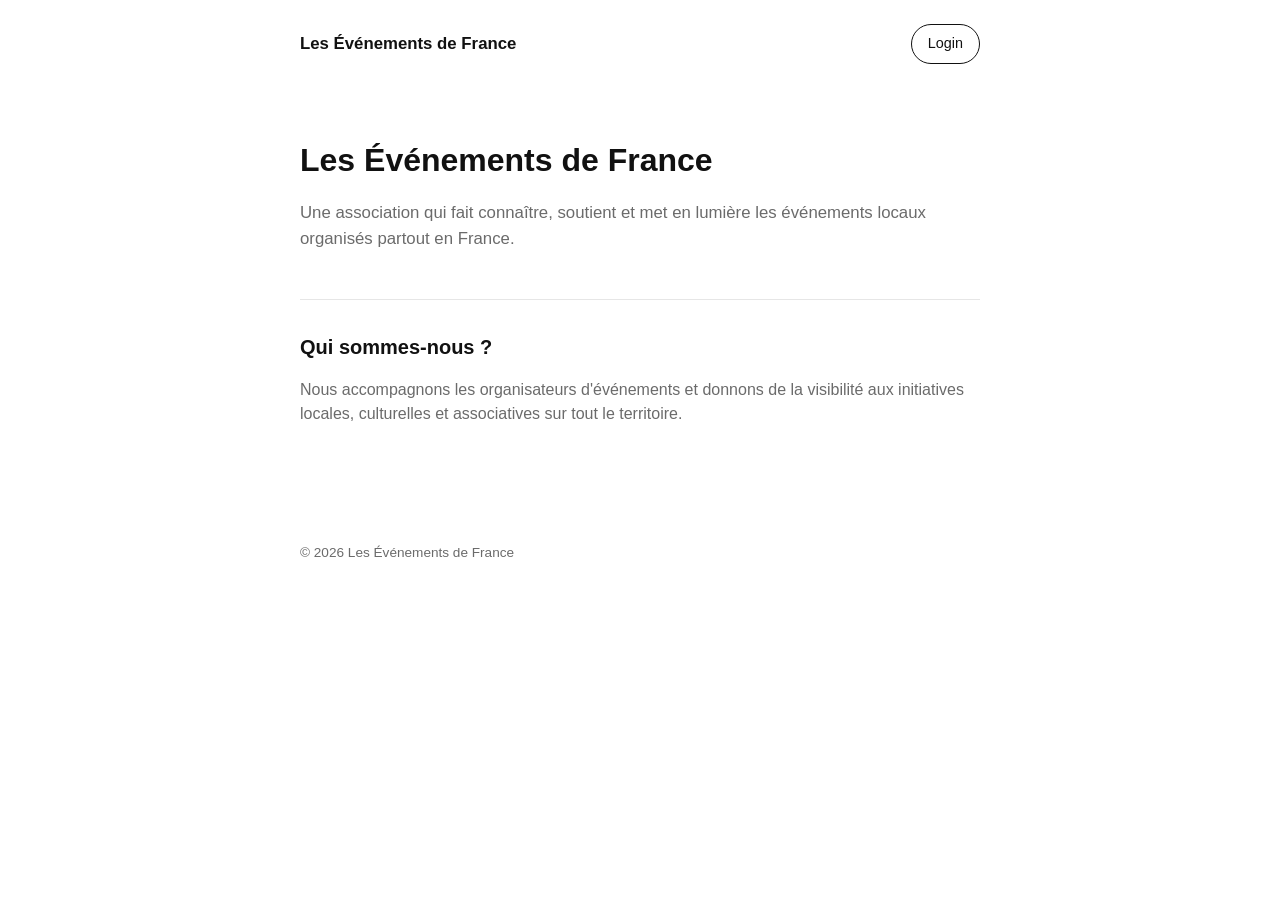
==== index.html @ 9c97f230 "Fix lint: uppercase DOCTYPE Co-Authored-By: Claude Sonnet 5 <noreply@anthropic.com>" ====
<!DOCTYPE html>
<html lang="fr">
<head>
  <meta charset="UTF-8">
  <meta name="viewport" content="width=device-width, initial-scale=1">
  <title>Les Événements de France</title>
  <meta name="description" content="Les Événements de France — association dédiée à la valorisation des événements locaux partout en France.">
  <link rel="icon" href="favicon.svg" type="image/svg+xml">
  <link rel="stylesheet" href="styles.css">
</head>
<body>
  <header class="site-header">
    <span class="wordmark">Les Événements de France</span>

    <a class="login-btn" href="https://dashboard.lesevenementsdefrance.fr">Login</a>
  </header>

  <main>
    <section class="hero">
      <h1>Les Événements de France</h1>
      <p>
        Une association qui fait connaître, soutient et met en lumière les événements
        locaux organisés partout en France.
      </p>
    </section>

    <section class="about">
      <h2>Qui sommes-nous ?</h2>
      <p>
        Nous accompagnons les organisateurs d'événements et donnons de la visibilité
        aux initiatives locales, culturelles et associatives sur tout le territoire.
      </p>
    </section>
  </main>

  <footer class="site-footer">
    <p>&copy; <span id="year"></span> Les Événements de France</p>
  </footer>

  <script src="app.js"></script>
</body>
</html>
---- styles.css ----
:root {
  --ink: #111111;
  --paper: #ffffff;
  --muted: #6b6b6b;
  --line: #e6e6e6;
  --max-width: 720px;
}

* {
  box-sizing: border-box;
}

html, body {
  margin: 0;
  padding: 0;
}

body {
  font-family: -apple-system, BlinkMacSystemFont, "Segoe UI", Helvetica, Arial, sans-serif;
  color: var(--ink);
  background: var(--paper);
  line-height: 1.5;
}

.site-header {
  display: flex;
  align-items: center;
  justify-content: space-between;
  max-width: var(--max-width);
  margin: 0 auto;
  padding: 1.5rem 1.25rem;
}

.wordmark {
  font-weight: 600;
  font-size: 1.05rem;
}

.login-btn {
  font: inherit;
  font-size: 0.9rem;
  padding: 0.5rem 1rem;
  border: 1px solid var(--ink);
  border-radius: 999px;
  background: transparent;
  color: var(--ink);
  cursor: pointer;
  text-decoration: none;
}

.login-btn:hover {
  background: var(--ink);
  color: var(--paper);
}

main {
  max-width: var(--max-width);
  margin: 0 auto;
  padding: 3rem 1.25rem 4rem;
}

.hero h1 {
  font-size: 2rem;
  margin: 0 0 1rem;
}

.hero p {
  color: var(--muted);
  font-size: 1.05rem;
}

.about {
  margin-top: 3rem;
  padding-top: 2rem;
  border-top: 1px solid var(--line);
}

.about h2 {
  font-size: 1.25rem;
  margin: 0 0 0.75rem;
}

.about p {
  color: var(--muted);
}

.site-footer {
  max-width: var(--max-width);
  margin: 0 auto;
  padding: 1.5rem 1.25rem 2.5rem;
  color: var(--muted);
  font-size: 0.85rem;
}
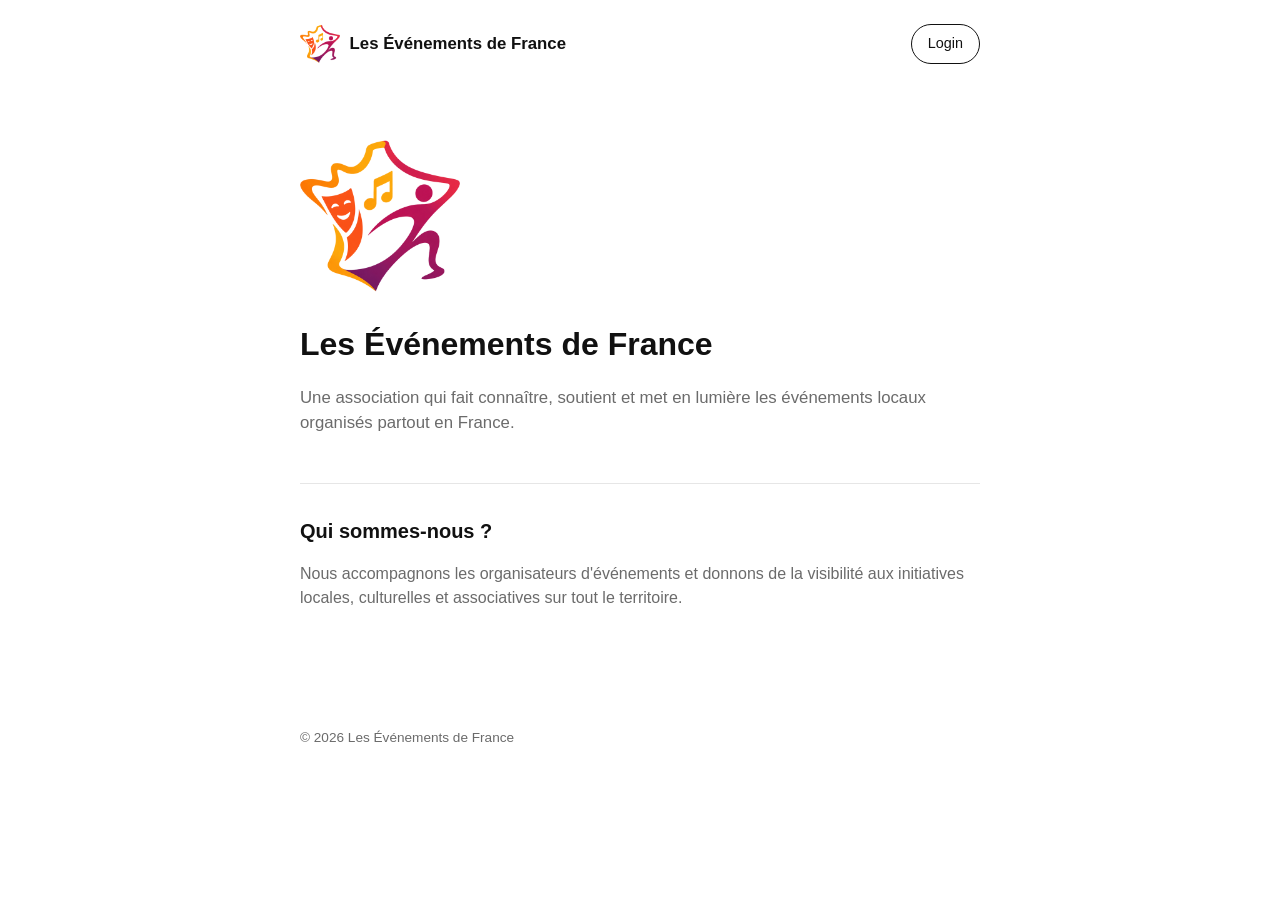
==== commit ac443fc9: "Add logo: header, hero, favicon and touch icon Co-Authored-By: Claude Sonnet 5 <noreply@anthropic.co" ====
--- a/index.html
+++ b/index.html
@@ -5,18 +5,23 @@
   <meta name="viewport" content="width=device-width, initial-scale=1">
   <title>Les Événements de France</title>
   <meta name="description" content="Les Événements de France — association dédiée à la valorisation des événements locaux partout en France.">
-  <link rel="icon" href="favicon.svg" type="image/svg+xml">
+  <link rel="icon" href="favicon.png" type="image/png">
+  <link rel="apple-touch-icon" href="apple-touch-icon.png">
   <link rel="stylesheet" href="styles.css">
 </head>
 <body>
   <header class="site-header">
-    <span class="wordmark">Les Événements de France</span>
+    <a class="brand" href="/">
+      <img src="logo.png" alt="" width="40" height="40">
+      <span class="wordmark">Les Événements de France</span>
+    </a>
 
     <a class="login-btn" href="https://dashboard.lesevenementsdefrance.fr">Login</a>
   </header>
 
   <main>
     <section class="hero">
+      <img class="hero-logo" src="logo.png" alt="Logo Les Événements de France" width="160" height="160">
       <h1>Les Événements de France</h1>
       <p>
         Une association qui fait connaître, soutient et met en lumière les événements
--- a/styles.css
+++ b/styles.css
@@ -29,6 +29,25 @@
   max-width: var(--max-width);
   margin: 0 auto;
   padding: 1.5rem 1.25rem;
+}
+
+.brand {
+  display: flex;
+  align-items: center;
+  gap: 0.6rem;
+  color: inherit;
+  text-decoration: none;
+}
+
+.brand img {
+  display: block;
+}
+
+.hero-logo {
+  display: block;
+  width: 160px;
+  height: auto;
+  margin: 0 0 1.5rem;
 }
 
 .wordmark {
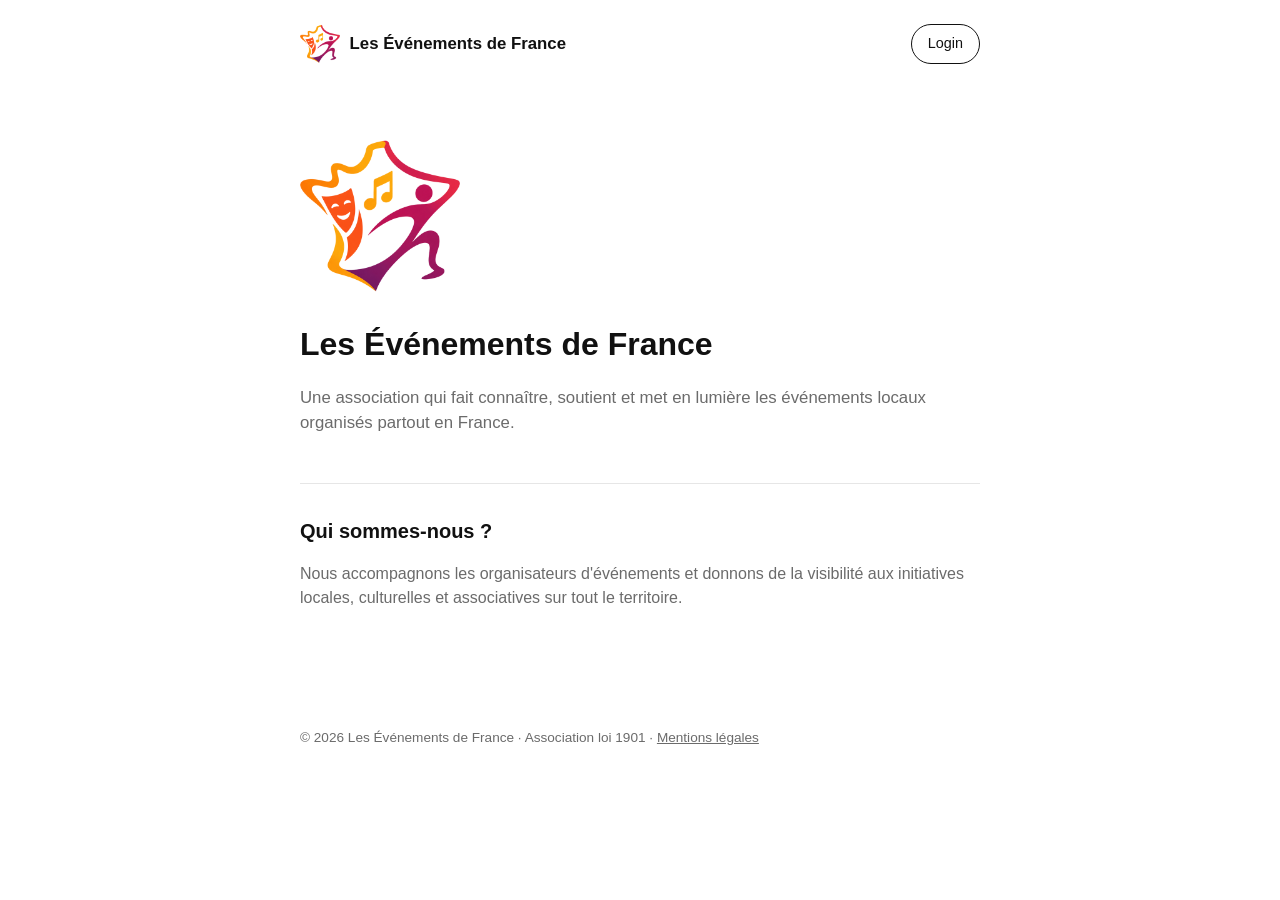
==== commit 06d0c25a: "Add legal notices page and footer link Co-Authored-By: Claude Sonnet 5 <noreply@anthropic.com>" ====
--- a/index.html
+++ b/index.html
@@ -39,7 +39,11 @@
   </main>
 
   <footer class="site-footer">
-    <p>&copy; <span id="year"></span> Les Événements de France</p>
+    <p>
+      &copy; <span id="year"></span> Les Événements de France
+      &middot; Association loi 1901
+      &middot; <a href="mentions-legales.html">Mentions légales</a>
+    </p>
   </footer>
 
   <script src="app.js"></script>
--- a/styles.css
+++ b/styles.css
@@ -110,3 +110,26 @@
   color: var(--muted);
   font-size: 0.85rem;
 }
+
+.site-footer a {
+  color: inherit;
+}
+
+.legal h1 {
+  font-size: 2rem;
+  margin: 0 0 1.5rem;
+}
+
+.legal h2 {
+  font-size: 1.15rem;
+  margin: 2rem 0 0.5rem;
+}
+
+.legal p,
+.legal li {
+  color: #333;
+}
+
+.legal ul {
+  padding-left: 1.25rem;
+}
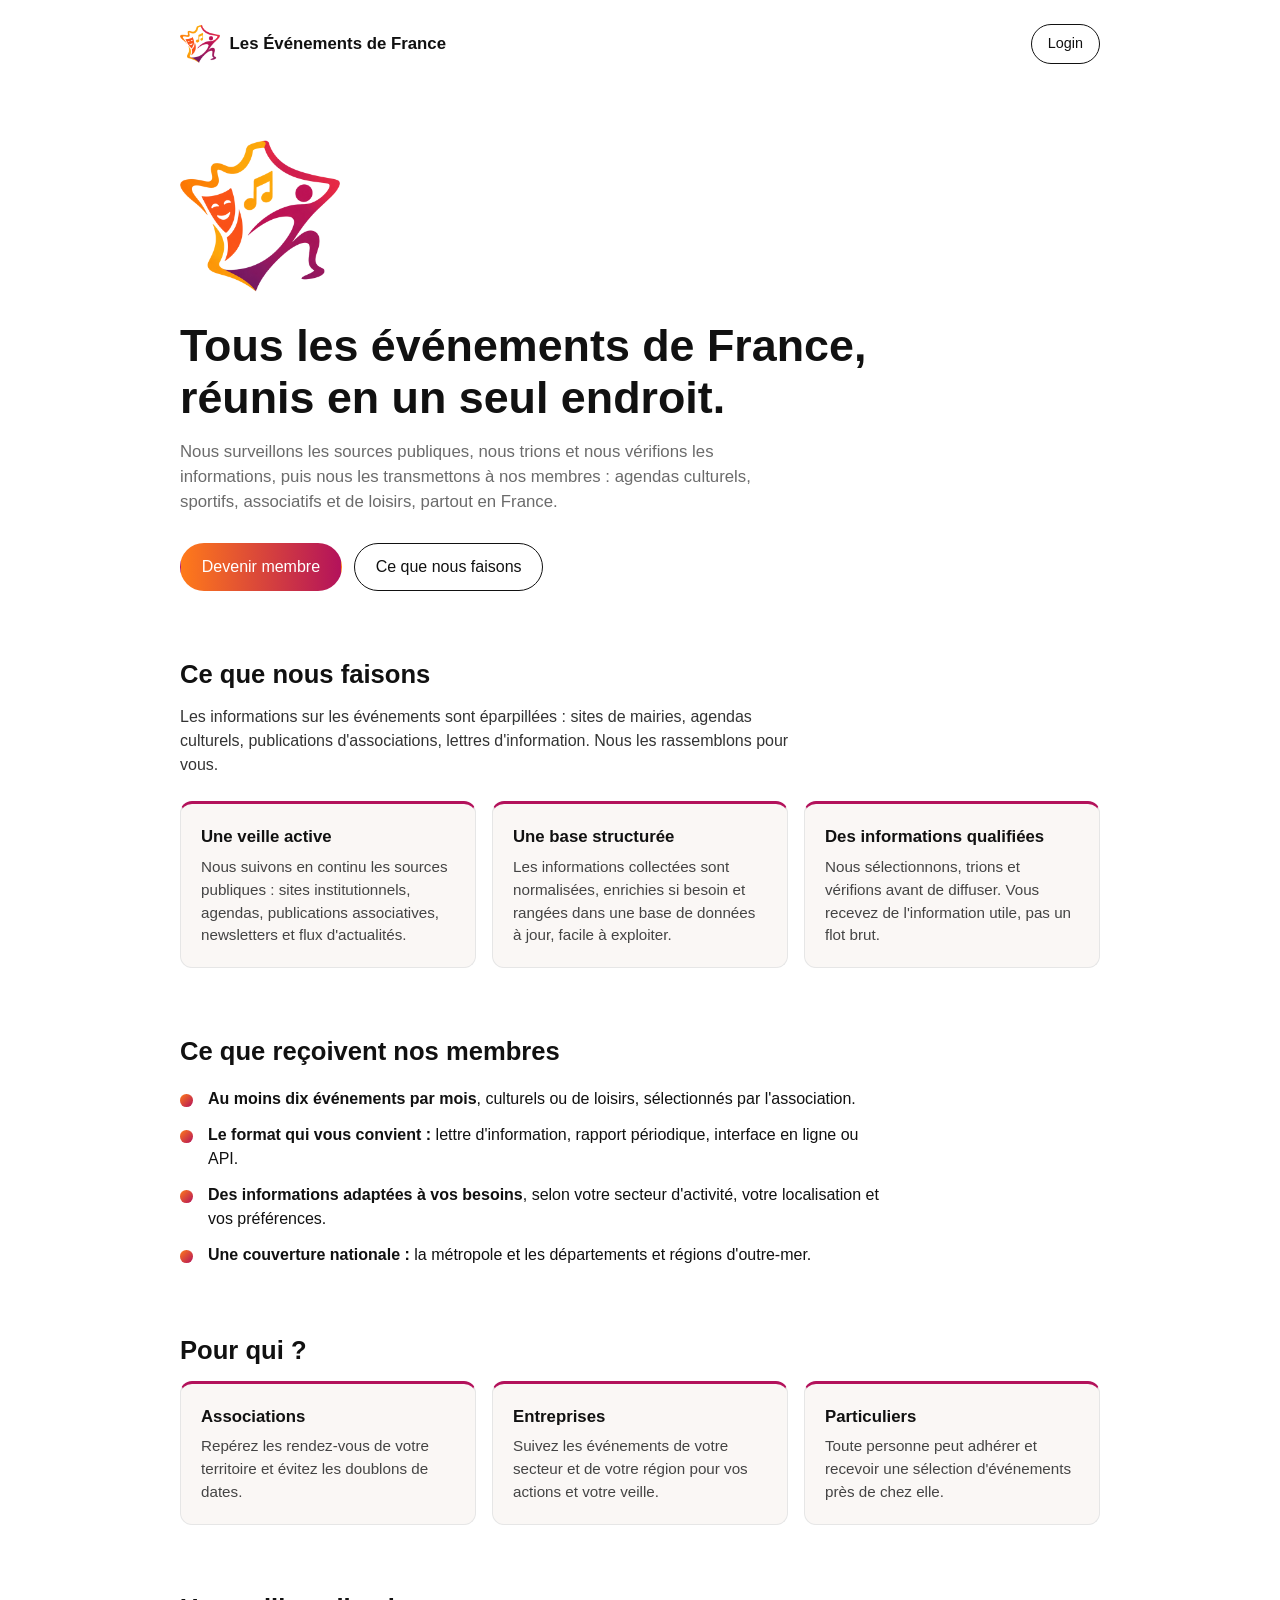
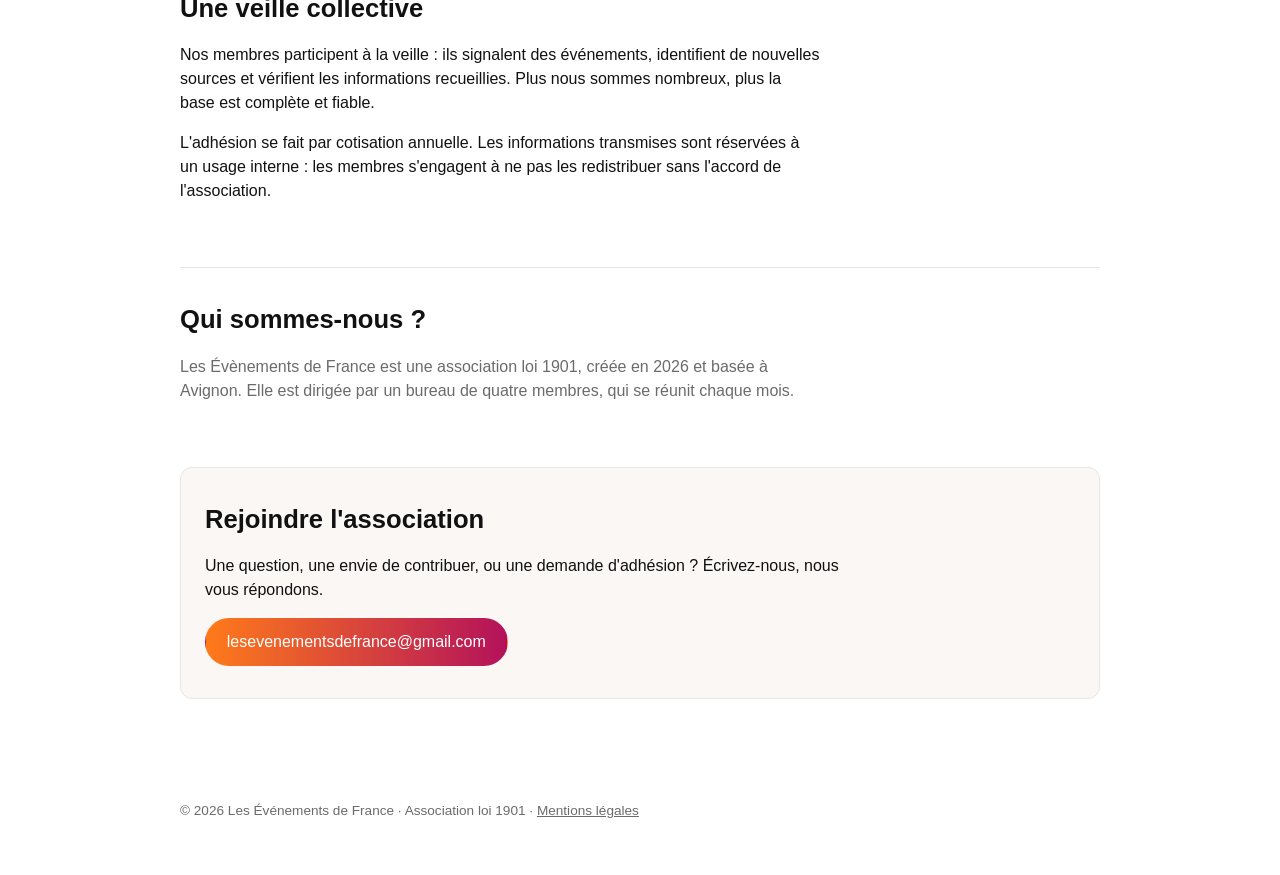
==== commit e74c0225: "Landing page: explain what the association does (veille, base, diffusion, membres) Co-Authored-By: C" ====
--- a/index.html
+++ b/index.html
@@ -4,7 +4,7 @@
   <meta charset="UTF-8">
   <meta name="viewport" content="width=device-width, initial-scale=1">
   <title>Les Événements de France</title>
-  <meta name="description" content="Les Événements de France — association dédiée à la valorisation des événements locaux partout en France.">
+  <meta name="description" content="Les Événements de France : une association qui collecte, vérifie et diffuse les événements culturels, sportifs, associatifs et de loisirs partout en France.">
   <link rel="icon" href="favicon.png" type="image/png">
   <link rel="apple-touch-icon" href="apple-touch-icon.png">
   <link rel="stylesheet" href="styles.css">
@@ -22,18 +22,105 @@
   <main>
     <section class="hero">
       <img class="hero-logo" src="logo.png" alt="Logo Les Événements de France" width="160" height="160">
-      <h1>Les Événements de France</h1>
+      <h1>Tous les événements de France, réunis en un seul endroit.</h1>
+      <p class="lead">
+        Nous surveillons les sources publiques, nous trions et nous vérifions les informations,
+        puis nous les transmettons à nos membres : agendas culturels, sportifs, associatifs et de loisirs,
+        partout en France.
+      </p>
+      <div class="cta">
+        <a class="btn btn-primary" href="mailto:lesevenementsdefrance@gmail.com?subject=Devenir%20membre">Devenir membre</a>
+        <a class="btn" href="#ce-que-nous-faisons">Ce que nous faisons</a>
+      </div>
+    </section>
+
+    <section id="ce-que-nous-faisons" class="block">
+      <h2>Ce que nous faisons</h2>
+      <p class="intro">
+        Les informations sur les événements sont éparpillées : sites de mairies, agendas culturels,
+        publications d'associations, lettres d'information. Nous les rassemblons pour vous.
+      </p>
+      <div class="cards">
+        <article class="card">
+          <h3>Une veille active</h3>
+          <p>
+            Nous suivons en continu les sources publiques : sites institutionnels, agendas,
+            publications associatives, newsletters et flux d'actualités.
+          </p>
+        </article>
+        <article class="card">
+          <h3>Une base structurée</h3>
+          <p>
+            Les informations collectées sont normalisées, enrichies si besoin et rangées dans une
+            base de données à jour, facile à exploiter.
+          </p>
+        </article>
+        <article class="card">
+          <h3>Des informations qualifiées</h3>
+          <p>
+            Nous sélectionnons, trions et vérifions avant de diffuser. Vous recevez de l'information
+            utile, pas un flot brut.
+          </p>
+        </article>
+      </div>
+    </section>
+
+    <section class="block">
+      <h2>Ce que reçoivent nos membres</h2>
+      <ul class="checks">
+        <li><strong>Au moins dix événements par mois</strong>, culturels ou de loisirs, sélectionnés par l'association.</li>
+        <li><strong>Le format qui vous convient :</strong> lettre d'information, rapport périodique, interface en ligne ou API.</li>
+        <li><strong>Des informations adaptées à vos besoins</strong>, selon votre secteur d'activité, votre localisation et vos préférences.</li>
+        <li><strong>Une couverture nationale :</strong> la métropole et les départements et régions d'outre-mer.</li>
+      </ul>
+    </section>
+
+    <section class="block">
+      <h2>Pour qui ?</h2>
+      <div class="cards">
+        <article class="card">
+          <h3>Associations</h3>
+          <p>Repérez les rendez-vous de votre territoire et évitez les doublons de dates.</p>
+        </article>
+        <article class="card">
+          <h3>Entreprises</h3>
+          <p>Suivez les événements de votre secteur et de votre région pour vos actions et votre veille.</p>
+        </article>
+        <article class="card">
+          <h3>Particuliers</h3>
+          <p>Toute personne peut adhérer et recevoir une sélection d'événements près de chez elle.</p>
+        </article>
+      </div>
+    </section>
+
+    <section class="block">
+      <h2>Une veille collective</h2>
       <p>
-        Une association qui fait connaître, soutient et met en lumière les événements
-        locaux organisés partout en France.
+        Nos membres participent à la veille : ils signalent des événements, identifient de nouvelles
+        sources et vérifient les informations recueillies. Plus nous sommes nombreux, plus la base est
+        complète et fiable.
+      </p>
+      <p>
+        L'adhésion se fait par cotisation annuelle. Les informations transmises sont réservées à un
+        usage interne : les membres s'engagent à ne pas les redistribuer sans l'accord de l'association.
       </p>
     </section>
 
-    <section class="about">
+    <section class="block about">
       <h2>Qui sommes-nous ?</h2>
       <p>
-        Nous accompagnons les organisateurs d'événements et donnons de la visibilité
-        aux initiatives locales, culturelles et associatives sur tout le territoire.
+        Les Évènements de France est une association loi 1901, créée en 2026 et basée à Avignon.
+        Elle est dirigée par un bureau de quatre membres, qui se réunit chaque mois.
+      </p>
+    </section>
+
+    <section class="block join">
+      <h2>Rejoindre l'association</h2>
+      <p>
+        Une question, une envie de contribuer, ou une demande d'adhésion ? Écrivez-nous, nous vous répondons.
+      </p>
+      <p>
+        <a class="btn btn-primary" href="mailto:lesevenementsdefrance@gmail.com?subject=Devenir%20membre">lesevenementsdefrance@gmail.com</a>
       </p>
     </section>
   </main>
--- a/styles.css
+++ b/styles.css
@@ -3,7 +3,10 @@
   --paper: #ffffff;
   --muted: #6b6b6b;
   --line: #e6e6e6;
-  --max-width: 720px;
+  --max-width: 960px;
+  --accent: #b3125b;
+  --accent-2: #ff7a1a;
+  --card: #faf7f5;
 }
 
 * {
@@ -79,8 +82,10 @@
 }
 
 .hero h1 {
-  font-size: 2rem;
+  font-size: clamp(1.9rem, 4.5vw, 2.8rem);
+  line-height: 1.15;
   margin: 0 0 1rem;
+  max-width: 18em;
 }
 
 .hero p {
@@ -115,6 +120,10 @@
   color: inherit;
 }
 
+.legal {
+  max-width: 720px;
+}
+
 .legal h1 {
   font-size: 2rem;
   margin: 0 0 1.5rem;
@@ -133,3 +142,131 @@
 .legal ul {
   padding-left: 1.25rem;
 }
+
+html {
+  scroll-behavior: smooth;
+}
+
+.lead {
+  font-size: 1.15rem;
+  color: #333;
+  max-width: 36em;
+  margin: 0 0 1.75rem;
+}
+
+.cta {
+  display: flex;
+  flex-wrap: wrap;
+  gap: 0.75rem;
+}
+
+.btn {
+  display: inline-block;
+  padding: 0.7rem 1.3rem;
+  border: 1px solid var(--ink);
+  border-radius: 999px;
+  color: var(--ink);
+  text-decoration: none;
+  font-weight: 500;
+}
+
+.btn:hover {
+  background: var(--ink);
+  color: var(--paper);
+}
+
+.btn-primary {
+  border-color: transparent;
+  background: linear-gradient(90deg, var(--accent-2), var(--accent));
+  color: #fff;
+}
+
+.btn-primary:hover {
+  background: linear-gradient(90deg, var(--accent-2), var(--accent));
+  color: #fff;
+  filter: brightness(0.92);
+}
+
+.block {
+  margin-top: 4rem;
+}
+
+.block h2 {
+  font-size: 1.6rem;
+  margin: 0 0 0.75rem;
+}
+
+.block p {
+  max-width: 40em;
+}
+
+.intro {
+  color: #333;
+  margin: 0 0 1.5rem;
+}
+
+.cards {
+  display: grid;
+  grid-template-columns: repeat(auto-fit, minmax(220px, 1fr));
+  gap: 1rem;
+}
+
+.card {
+  padding: 1.25rem;
+  background: var(--card);
+  border: 1px solid var(--line);
+  border-radius: 0.75rem;
+  border-top: 3px solid var(--accent);
+}
+
+.card h3 {
+  margin: 0 0 0.4rem;
+  font-size: 1.05rem;
+}
+
+.card p {
+  margin: 0;
+  color: #444;
+  font-size: 0.95rem;
+}
+
+.checks {
+  list-style: none;
+  padding: 0;
+  margin: 1rem 0 0;
+  display: grid;
+  gap: 0.75rem;
+  max-width: 44em;
+}
+
+.checks li {
+  position: relative;
+  padding-left: 1.75rem;
+}
+
+.checks li::before {
+  content: "";
+  position: absolute;
+  left: 0;
+  top: 0.45em;
+  width: 0.8rem;
+  height: 0.8rem;
+  border-radius: 50%;
+  background: linear-gradient(135deg, var(--accent-2), var(--accent));
+}
+
+.join {
+  padding: 2rem 1.5rem;
+  background: var(--card);
+  border: 1px solid var(--line);
+  border-radius: 0.75rem;
+}
+
+.join p:last-child {
+  margin-bottom: 0;
+}
+
+@media (max-width: 520px) {
+  .block { margin-top: 3rem; }
+  .brand .wordmark { font-size: 0.95rem; }
+}
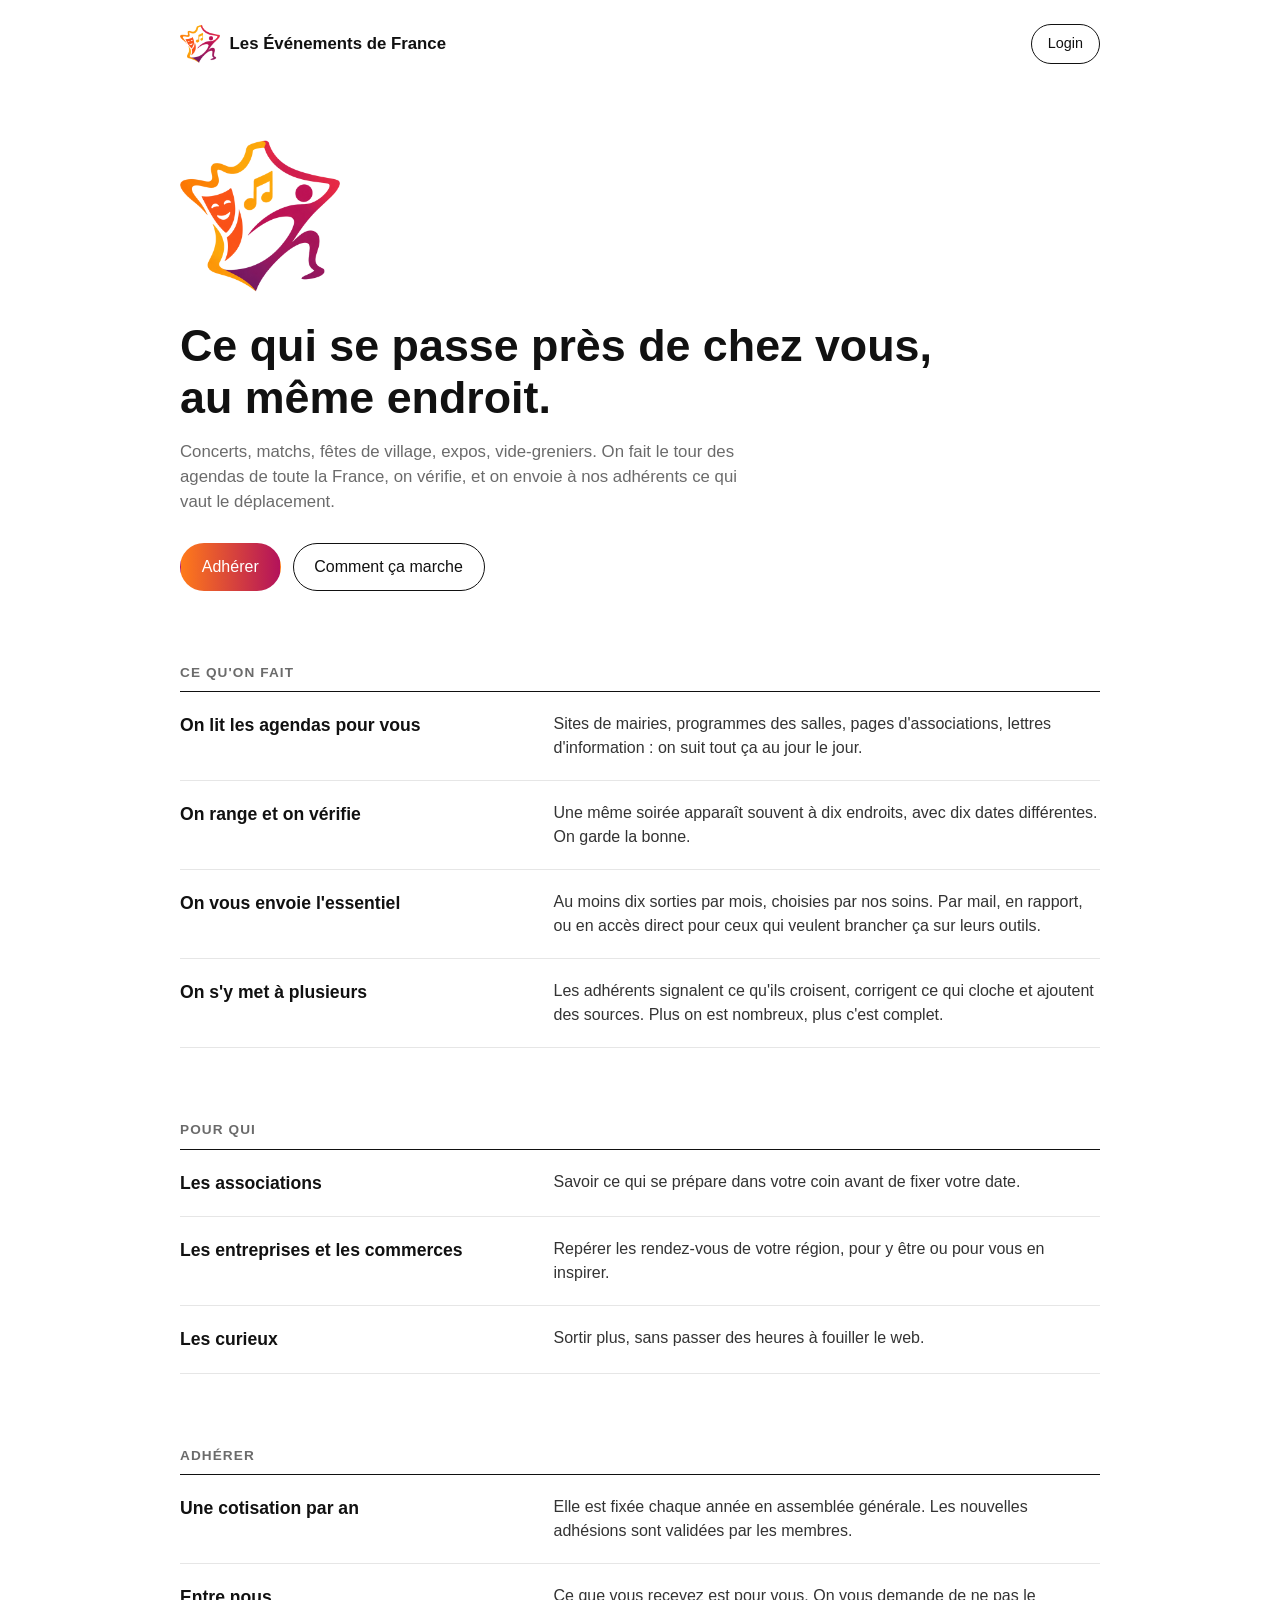
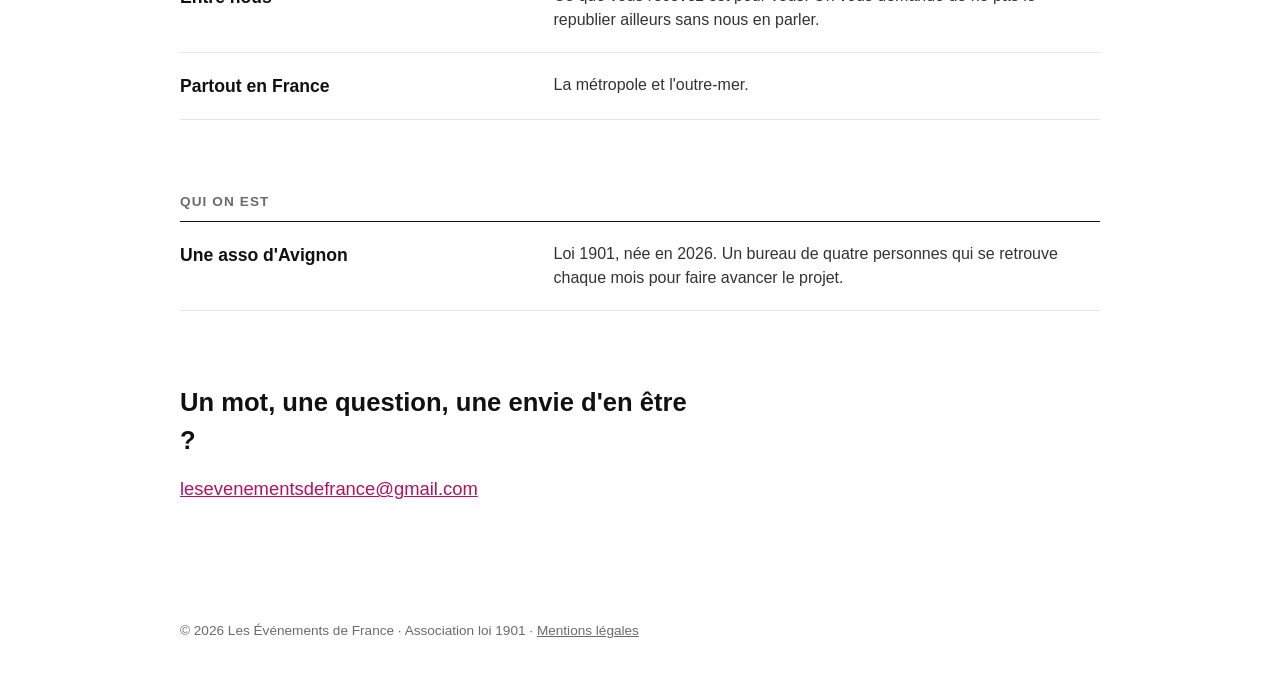
==== commit 3f490acd: "Landing page: flatter layout, plainer and more local wording Co-Authored-By: Claude Sonnet 5 <norepl" ====
--- a/index.html
+++ b/index.html
@@ -4,7 +4,7 @@
   <meta charset="UTF-8">
   <meta name="viewport" content="width=device-width, initial-scale=1">
   <title>Les Événements de France</title>
-  <meta name="description" content="Les Événements de France : une association qui collecte, vérifie et diffuse les événements culturels, sportifs, associatifs et de loisirs partout en France.">
+  <meta name="description" content="Les Événements de France : une association qui rassemble et vérifie les événements de toute la France, et les envoie à ses adhérents.">
   <link rel="icon" href="favicon.png" type="image/png">
   <link rel="apple-touch-icon" href="apple-touch-icon.png">
   <link rel="stylesheet" href="styles.css">
@@ -22,106 +22,88 @@
   <main>
     <section class="hero">
       <img class="hero-logo" src="logo.png" alt="Logo Les Événements de France" width="160" height="160">
-      <h1>Tous les événements de France, réunis en un seul endroit.</h1>
+      <h1>Ce qui se passe près de chez vous, au même endroit.</h1>
       <p class="lead">
-        Nous surveillons les sources publiques, nous trions et nous vérifions les informations,
-        puis nous les transmettons à nos membres : agendas culturels, sportifs, associatifs et de loisirs,
-        partout en France.
+        Concerts, matchs, fêtes de village, expos, vide-greniers. On fait le tour des agendas de toute
+        la France, on vérifie, et on envoie à nos adhérents ce qui vaut le déplacement.
       </p>
       <div class="cta">
-        <a class="btn btn-primary" href="mailto:lesevenementsdefrance@gmail.com?subject=Devenir%20membre">Devenir membre</a>
-        <a class="btn" href="#ce-que-nous-faisons">Ce que nous faisons</a>
+        <a class="btn btn-primary" href="mailto:lesevenementsdefrance@gmail.com?subject=Devenir%20adh%C3%A9rent">Adhérer</a>
+        <a class="btn" href="#ce-quon-fait">Comment ça marche</a>
       </div>
     </section>
 
-    <section id="ce-que-nous-faisons" class="block">
-      <h2>Ce que nous faisons</h2>
-      <p class="intro">
-        Les informations sur les événements sont éparpillées : sites de mairies, agendas culturels,
-        publications d'associations, lettres d'information. Nous les rassemblons pour vous.
-      </p>
-      <div class="cards">
-        <article class="card">
-          <h3>Une veille active</h3>
-          <p>
-            Nous suivons en continu les sources publiques : sites institutionnels, agendas,
-            publications associatives, newsletters et flux d'actualités.
-          </p>
-        </article>
-        <article class="card">
-          <h3>Une base structurée</h3>
-          <p>
-            Les informations collectées sont normalisées, enrichies si besoin et rangées dans une
-            base de données à jour, facile à exploiter.
-          </p>
-        </article>
-        <article class="card">
-          <h3>Des informations qualifiées</h3>
-          <p>
-            Nous sélectionnons, trions et vérifions avant de diffuser. Vous recevez de l'information
-            utile, pas un flot brut.
-          </p>
-        </article>
+    <section id="ce-quon-fait" class="block">
+      <h2>Ce qu'on fait</h2>
+      <div class="rows">
+        <div class="row">
+          <h3>On lit les agendas pour vous</h3>
+          <p>Sites de mairies, programmes des salles, pages d'associations, lettres d'information : on suit tout ça au jour le jour.</p>
+        </div>
+        <div class="row">
+          <h3>On range et on vérifie</h3>
+          <p>Une même soirée apparaît souvent à dix endroits, avec dix dates différentes. On garde la bonne.</p>
+        </div>
+        <div class="row">
+          <h3>On vous envoie l'essentiel</h3>
+          <p>Au moins dix sorties par mois, choisies par nos soins. Par mail, en rapport, ou en accès direct pour ceux qui veulent brancher ça sur leurs outils.</p>
+        </div>
+        <div class="row">
+          <h3>On s'y met à plusieurs</h3>
+          <p>Les adhérents signalent ce qu'ils croisent, corrigent ce qui cloche et ajoutent des sources. Plus on est nombreux, plus c'est complet.</p>
+        </div>
       </div>
     </section>
 
     <section class="block">
-      <h2>Ce que reçoivent nos membres</h2>
-      <ul class="checks">
-        <li><strong>Au moins dix événements par mois</strong>, culturels ou de loisirs, sélectionnés par l'association.</li>
-        <li><strong>Le format qui vous convient :</strong> lettre d'information, rapport périodique, interface en ligne ou API.</li>
-        <li><strong>Des informations adaptées à vos besoins</strong>, selon votre secteur d'activité, votre localisation et vos préférences.</li>
-        <li><strong>Une couverture nationale :</strong> la métropole et les départements et régions d'outre-mer.</li>
-      </ul>
-    </section>
-
-    <section class="block">
-      <h2>Pour qui ?</h2>
-      <div class="cards">
-        <article class="card">
-          <h3>Associations</h3>
-          <p>Repérez les rendez-vous de votre territoire et évitez les doublons de dates.</p>
-        </article>
-        <article class="card">
-          <h3>Entreprises</h3>
-          <p>Suivez les événements de votre secteur et de votre région pour vos actions et votre veille.</p>
-        </article>
-        <article class="card">
-          <h3>Particuliers</h3>
-          <p>Toute personne peut adhérer et recevoir une sélection d'événements près de chez elle.</p>
-        </article>
+      <h2>Pour qui</h2>
+      <div class="rows">
+        <div class="row">
+          <h3>Les associations</h3>
+          <p>Savoir ce qui se prépare dans votre coin avant de fixer votre date.</p>
+        </div>
+        <div class="row">
+          <h3>Les entreprises et les commerces</h3>
+          <p>Repérer les rendez-vous de votre région, pour y être ou pour vous en inspirer.</p>
+        </div>
+        <div class="row">
+          <h3>Les curieux</h3>
+          <p>Sortir plus, sans passer des heures à fouiller le web.</p>
+        </div>
       </div>
     </section>
 
     <section class="block">
-      <h2>Une veille collective</h2>
-      <p>
-        Nos membres participent à la veille : ils signalent des événements, identifient de nouvelles
-        sources et vérifient les informations recueillies. Plus nous sommes nombreux, plus la base est
-        complète et fiable.
-      </p>
-      <p>
-        L'adhésion se fait par cotisation annuelle. Les informations transmises sont réservées à un
-        usage interne : les membres s'engagent à ne pas les redistribuer sans l'accord de l'association.
-      </p>
+      <h2>Adhérer</h2>
+      <div class="rows">
+        <div class="row">
+          <h3>Une cotisation par an</h3>
+          <p>Elle est fixée chaque année en assemblée générale. Les nouvelles adhésions sont validées par les membres.</p>
+        </div>
+        <div class="row">
+          <h3>Entre nous</h3>
+          <p>Ce que vous recevez est pour vous. On vous demande de ne pas le republier ailleurs sans nous en parler.</p>
+        </div>
+        <div class="row">
+          <h3>Partout en France</h3>
+          <p>La métropole et l'outre-mer.</p>
+        </div>
+      </div>
     </section>
 
-    <section class="block about">
-      <h2>Qui sommes-nous ?</h2>
-      <p>
-        Les Évènements de France est une association loi 1901, créée en 2026 et basée à Avignon.
-        Elle est dirigée par un bureau de quatre membres, qui se réunit chaque mois.
-      </p>
+    <section class="block">
+      <h2>Qui on est</h2>
+      <div class="rows">
+        <div class="row">
+          <h3>Une asso d'Avignon</h3>
+          <p>Loi 1901, née en 2026. Un bureau de quatre personnes qui se retrouve chaque mois pour faire avancer le projet.</p>
+        </div>
+      </div>
     </section>
 
     <section class="block join">
-      <h2>Rejoindre l'association</h2>
-      <p>
-        Une question, une envie de contribuer, ou une demande d'adhésion ? Écrivez-nous, nous vous répondons.
-      </p>
-      <p>
-        <a class="btn btn-primary" href="mailto:lesevenementsdefrance@gmail.com?subject=Devenir%20membre">lesevenementsdefrance@gmail.com</a>
-      </p>
+      <h2>Un mot, une question, une envie d'en être ?</h2>
+      <p><a class="mail" href="mailto:lesevenementsdefrance@gmail.com?subject=Bonjour">lesevenementsdefrance@gmail.com</a></p>
     </section>
   </main>
 
--- a/styles.css
+++ b/styles.css
@@ -6,7 +6,6 @@
   --max-width: 960px;
   --accent: #b3125b;
   --accent-2: #ff7a1a;
-  --card: #faf7f5;
 }
 
 * {
@@ -150,7 +149,7 @@
 .lead {
   font-size: 1.15rem;
   color: #333;
-  max-width: 36em;
+  max-width: 34em;
   margin: 0 0 1.75rem;
 }
 
@@ -188,85 +187,58 @@
 }
 
 .block {
-  margin-top: 4rem;
+  margin-top: 4.5rem;
 }
 
 .block h2 {
+  font-size: 0.85rem;
+  font-weight: 600;
+  letter-spacing: 0.08em;
+  text-transform: uppercase;
+  color: var(--muted);
+  margin: 0 0 0.5rem;
+}
+
+.rows {
+  border-top: 1px solid var(--ink);
+}
+
+.row {
+  display: grid;
+  grid-template-columns: minmax(0, 1fr) minmax(0, 1.6fr);
+  gap: 0.5rem 2rem;
+  padding: 1.25rem 0;
+  border-bottom: 1px solid var(--line);
+}
+
+.row h3 {
+  margin: 0;
+  font-size: 1.1rem;
+  font-weight: 600;
+}
+
+.row p {
+  margin: 0;
+  color: #333;
+}
+
+.join h2 {
   font-size: 1.6rem;
-  margin: 0 0 0.75rem;
-}
-
-.block p {
-  max-width: 40em;
-}
-
-.intro {
-  color: #333;
-  margin: 0 0 1.5rem;
-}
-
-.cards {
-  display: grid;
-  grid-template-columns: repeat(auto-fit, minmax(220px, 1fr));
-  gap: 1rem;
-}
-
-.card {
-  padding: 1.25rem;
-  background: var(--card);
-  border: 1px solid var(--line);
-  border-radius: 0.75rem;
-  border-top: 3px solid var(--accent);
-}
-
-.card h3 {
-  margin: 0 0 0.4rem;
-  font-size: 1.05rem;
-}
-
-.card p {
-  margin: 0;
-  color: #444;
-  font-size: 0.95rem;
-}
-
-.checks {
-  list-style: none;
-  padding: 0;
-  margin: 1rem 0 0;
-  display: grid;
-  gap: 0.75rem;
-  max-width: 44em;
-}
-
-.checks li {
-  position: relative;
-  padding-left: 1.75rem;
-}
-
-.checks li::before {
-  content: "";
-  position: absolute;
-  left: 0;
-  top: 0.45em;
-  width: 0.8rem;
-  height: 0.8rem;
-  border-radius: 50%;
-  background: linear-gradient(135deg, var(--accent-2), var(--accent));
-}
-
-.join {
-  padding: 2rem 1.5rem;
-  background: var(--card);
-  border: 1px solid var(--line);
-  border-radius: 0.75rem;
-}
-
-.join p:last-child {
-  margin-bottom: 0;
-}
-
-@media (max-width: 520px) {
-  .block { margin-top: 3rem; }
+  font-weight: 600;
+  letter-spacing: normal;
+  text-transform: none;
+  color: var(--ink);
+  max-width: 20em;
+  margin-bottom: 0.75rem;
+}
+
+.mail {
+  font-size: 1.15rem;
+  color: var(--accent);
+}
+
+@media (max-width: 640px) {
+  .block { margin-top: 3.25rem; }
+  .row { grid-template-columns: 1fr; }
   .brand .wordmark { font-size: 0.95rem; }
 }
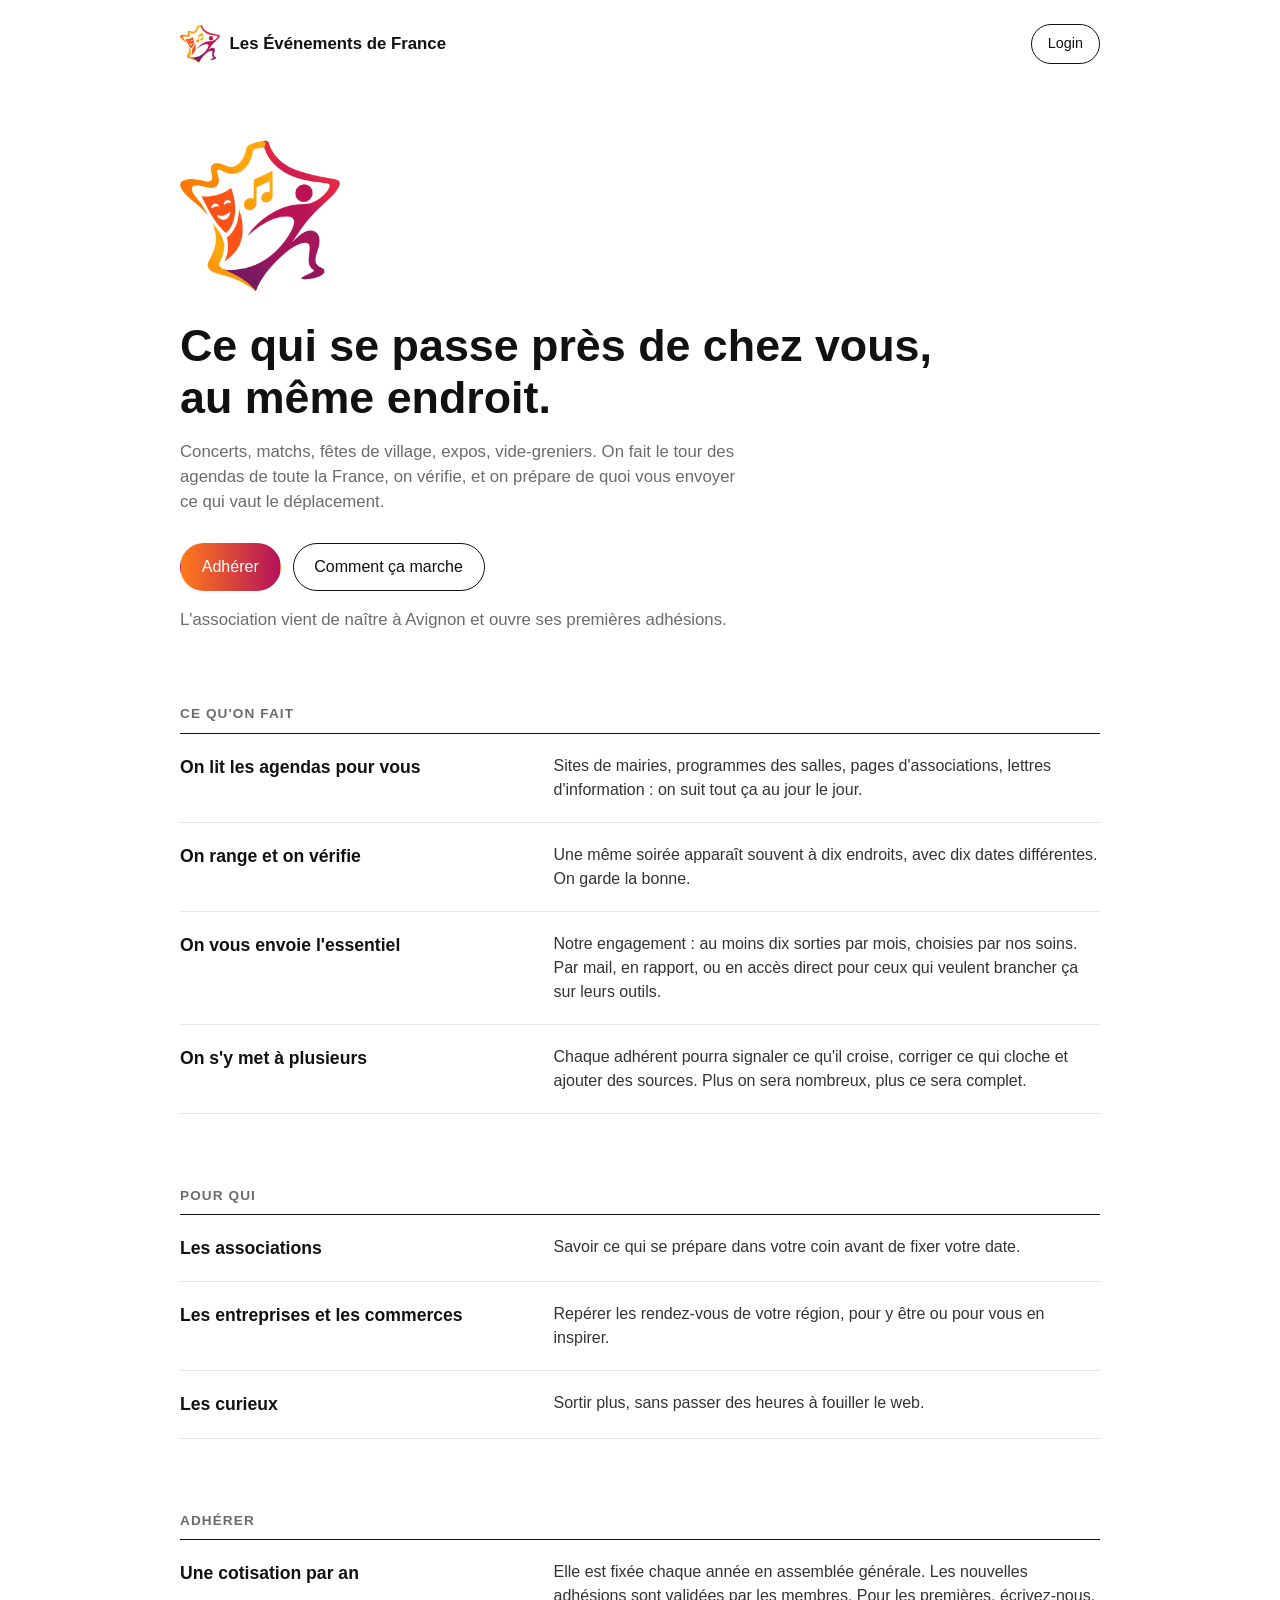
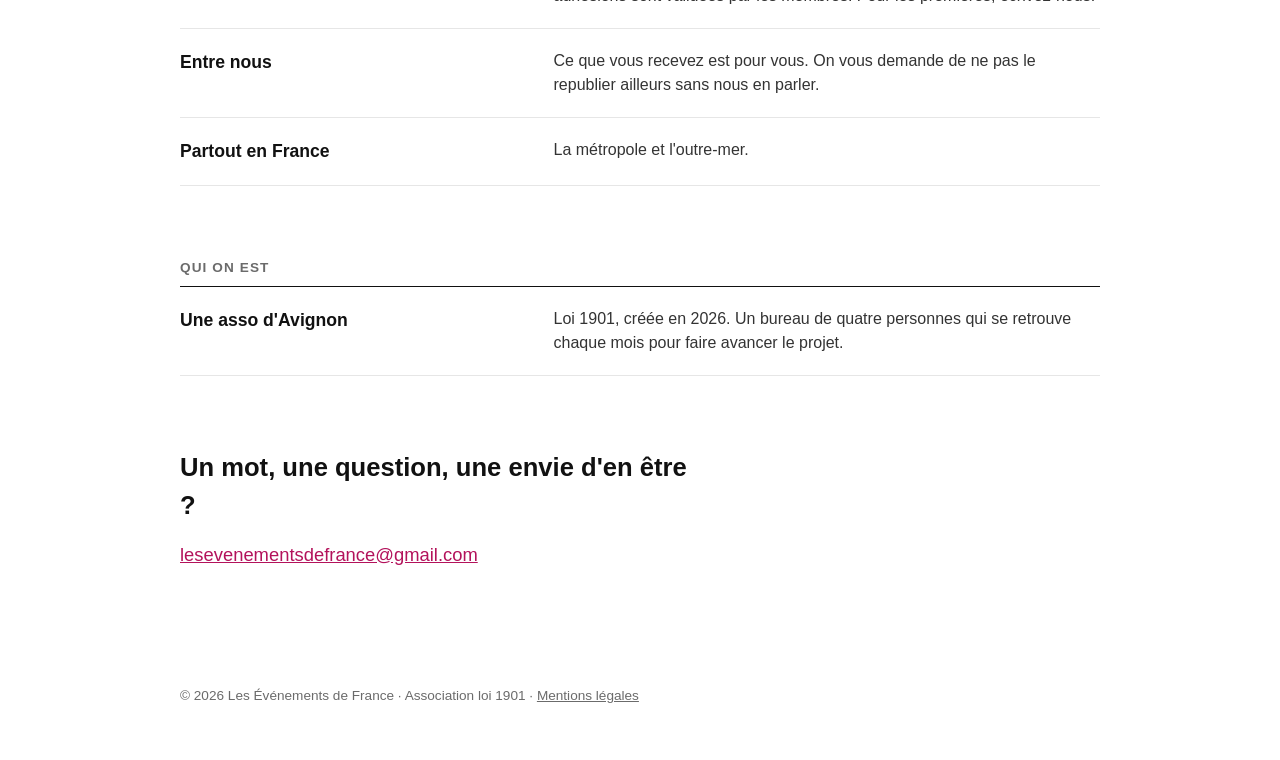
==== commit 520f6681: "Landing page: say the association is just starting Co-Authored-By: Claude Sonnet 5 <noreply@anthropi" ====
--- a/index.html
+++ b/index.html
@@ -25,12 +25,13 @@
       <h1>Ce qui se passe près de chez vous, au même endroit.</h1>
       <p class="lead">
         Concerts, matchs, fêtes de village, expos, vide-greniers. On fait le tour des agendas de toute
-        la France, on vérifie, et on envoie à nos adhérents ce qui vaut le déplacement.
+        la France, on vérifie, et on prépare de quoi vous envoyer ce qui vaut le déplacement.
       </p>
       <div class="cta">
         <a class="btn btn-primary" href="mailto:lesevenementsdefrance@gmail.com?subject=Devenir%20adh%C3%A9rent">Adhérer</a>
         <a class="btn" href="#ce-quon-fait">Comment ça marche</a>
       </div>
+      <p class="note">L'association vient de naître à Avignon et ouvre ses premières adhésions.</p>
     </section>
 
     <section id="ce-quon-fait" class="block">
@@ -46,11 +47,11 @@
         </div>
         <div class="row">
           <h3>On vous envoie l'essentiel</h3>
-          <p>Au moins dix sorties par mois, choisies par nos soins. Par mail, en rapport, ou en accès direct pour ceux qui veulent brancher ça sur leurs outils.</p>
+          <p>Notre engagement : au moins dix sorties par mois, choisies par nos soins. Par mail, en rapport, ou en accès direct pour ceux qui veulent brancher ça sur leurs outils.</p>
         </div>
         <div class="row">
           <h3>On s'y met à plusieurs</h3>
-          <p>Les adhérents signalent ce qu'ils croisent, corrigent ce qui cloche et ajoutent des sources. Plus on est nombreux, plus c'est complet.</p>
+          <p>Chaque adhérent pourra signaler ce qu'il croise, corriger ce qui cloche et ajouter des sources. Plus on sera nombreux, plus ce sera complet.</p>
         </div>
       </div>
     </section>
@@ -78,7 +79,7 @@
       <div class="rows">
         <div class="row">
           <h3>Une cotisation par an</h3>
-          <p>Elle est fixée chaque année en assemblée générale. Les nouvelles adhésions sont validées par les membres.</p>
+          <p>Elle est fixée chaque année en assemblée générale. Les nouvelles adhésions sont validées par les membres. Pour les premières, écrivez-nous.</p>
         </div>
         <div class="row">
           <h3>Entre nous</h3>
@@ -96,7 +97,7 @@
       <div class="rows">
         <div class="row">
           <h3>Une asso d'Avignon</h3>
-          <p>Loi 1901, née en 2026. Un bureau de quatre personnes qui se retrouve chaque mois pour faire avancer le projet.</p>
+          <p>Loi 1901, créée en 2026. Un bureau de quatre personnes qui se retrouve chaque mois pour faire avancer le projet.</p>
         </div>
       </div>
     </section>
--- a/styles.css
+++ b/styles.css
@@ -153,6 +153,12 @@
   margin: 0 0 1.75rem;
 }
 
+.note {
+  margin: 1rem 0 0;
+  color: var(--muted);
+  font-size: 0.9rem;
+}
+
 .cta {
   display: flex;
   flex-wrap: wrap;
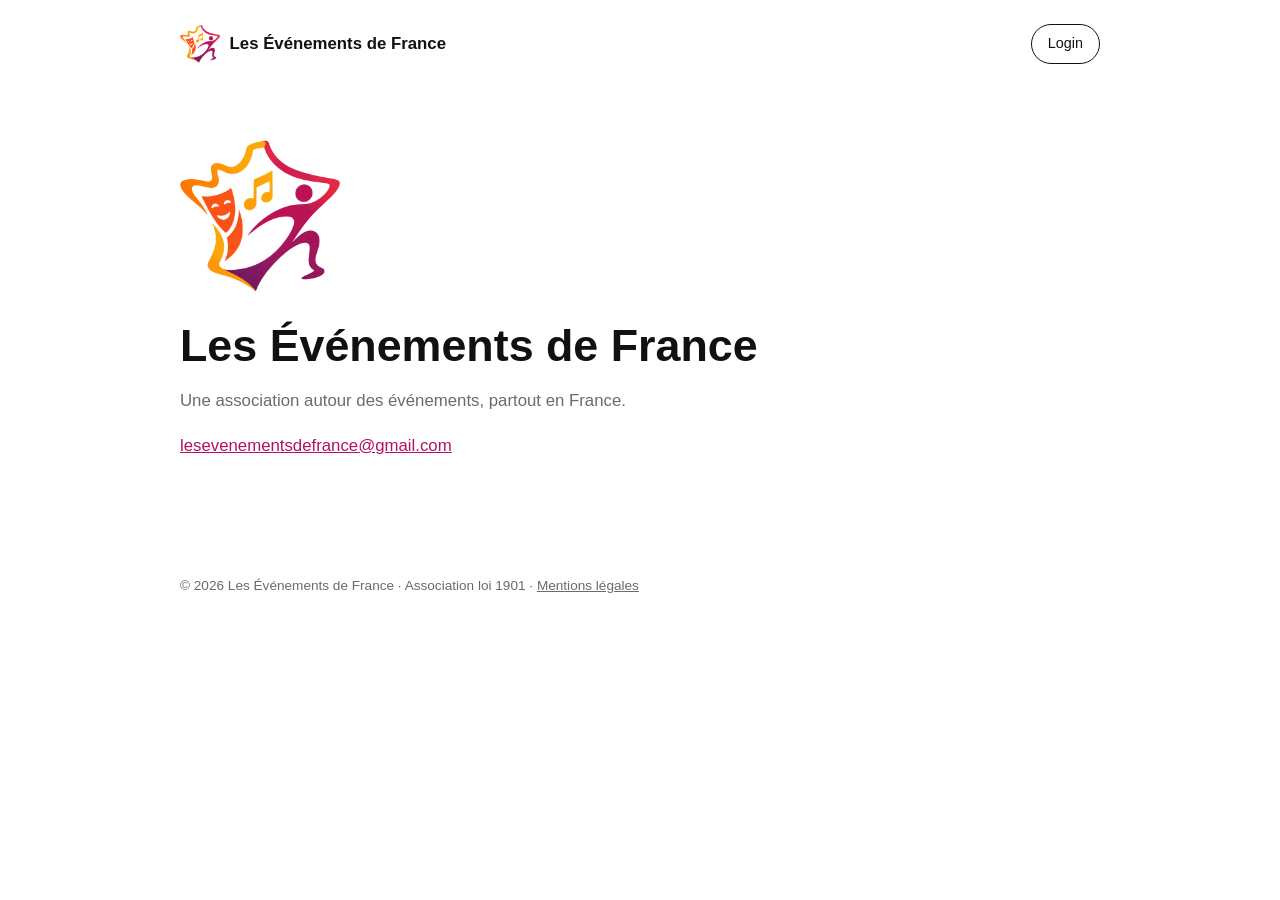
==== commit 04706c64: "Landing page: keep it minimal and general Co-Authored-By: Claude Sonnet 5 <noreply@anthropic.com>" ====
--- a/index.html
+++ b/index.html
@@ -4,7 +4,7 @@
   <meta charset="UTF-8">
   <meta name="viewport" content="width=device-width, initial-scale=1">
   <title>Les Événements de France</title>
-  <meta name="description" content="Les Événements de France : une association qui rassemble et vérifie les événements de toute la France, et les envoie à ses adhérents.">
+  <meta name="description" content="Les Événements de France : une association autour des événements, partout en France.">
   <link rel="icon" href="favicon.png" type="image/png">
   <link rel="apple-touch-icon" href="apple-touch-icon.png">
   <link rel="stylesheet" href="styles.css">
@@ -22,89 +22,9 @@
   <main>
     <section class="hero">
       <img class="hero-logo" src="logo.png" alt="Logo Les Événements de France" width="160" height="160">
-      <h1>Ce qui se passe près de chez vous, au même endroit.</h1>
-      <p class="lead">
-        Concerts, matchs, fêtes de village, expos, vide-greniers. On fait le tour des agendas de toute
-        la France, on vérifie, et on prépare de quoi vous envoyer ce qui vaut le déplacement.
-      </p>
-      <div class="cta">
-        <a class="btn btn-primary" href="mailto:lesevenementsdefrance@gmail.com?subject=Devenir%20adh%C3%A9rent">Adhérer</a>
-        <a class="btn" href="#ce-quon-fait">Comment ça marche</a>
-      </div>
-      <p class="note">L'association vient de naître à Avignon et ouvre ses premières adhésions.</p>
-    </section>
-
-    <section id="ce-quon-fait" class="block">
-      <h2>Ce qu'on fait</h2>
-      <div class="rows">
-        <div class="row">
-          <h3>On lit les agendas pour vous</h3>
-          <p>Sites de mairies, programmes des salles, pages d'associations, lettres d'information : on suit tout ça au jour le jour.</p>
-        </div>
-        <div class="row">
-          <h3>On range et on vérifie</h3>
-          <p>Une même soirée apparaît souvent à dix endroits, avec dix dates différentes. On garde la bonne.</p>
-        </div>
-        <div class="row">
-          <h3>On vous envoie l'essentiel</h3>
-          <p>Notre engagement : au moins dix sorties par mois, choisies par nos soins. Par mail, en rapport, ou en accès direct pour ceux qui veulent brancher ça sur leurs outils.</p>
-        </div>
-        <div class="row">
-          <h3>On s'y met à plusieurs</h3>
-          <p>Chaque adhérent pourra signaler ce qu'il croise, corriger ce qui cloche et ajouter des sources. Plus on sera nombreux, plus ce sera complet.</p>
-        </div>
-      </div>
-    </section>
-
-    <section class="block">
-      <h2>Pour qui</h2>
-      <div class="rows">
-        <div class="row">
-          <h3>Les associations</h3>
-          <p>Savoir ce qui se prépare dans votre coin avant de fixer votre date.</p>
-        </div>
-        <div class="row">
-          <h3>Les entreprises et les commerces</h3>
-          <p>Repérer les rendez-vous de votre région, pour y être ou pour vous en inspirer.</p>
-        </div>
-        <div class="row">
-          <h3>Les curieux</h3>
-          <p>Sortir plus, sans passer des heures à fouiller le web.</p>
-        </div>
-      </div>
-    </section>
-
-    <section class="block">
-      <h2>Adhérer</h2>
-      <div class="rows">
-        <div class="row">
-          <h3>Une cotisation par an</h3>
-          <p>Elle est fixée chaque année en assemblée générale. Les nouvelles adhésions sont validées par les membres. Pour les premières, écrivez-nous.</p>
-        </div>
-        <div class="row">
-          <h3>Entre nous</h3>
-          <p>Ce que vous recevez est pour vous. On vous demande de ne pas le republier ailleurs sans nous en parler.</p>
-        </div>
-        <div class="row">
-          <h3>Partout en France</h3>
-          <p>La métropole et l'outre-mer.</p>
-        </div>
-      </div>
-    </section>
-
-    <section class="block">
-      <h2>Qui on est</h2>
-      <div class="rows">
-        <div class="row">
-          <h3>Une asso d'Avignon</h3>
-          <p>Loi 1901, créée en 2026. Un bureau de quatre personnes qui se retrouve chaque mois pour faire avancer le projet.</p>
-        </div>
-      </div>
-    </section>
-
-    <section class="block join">
-      <h2>Un mot, une question, une envie d'en être ?</h2>
-      <p><a class="mail" href="mailto:lesevenementsdefrance@gmail.com?subject=Bonjour">lesevenementsdefrance@gmail.com</a></p>
+      <h1>Les Événements de France</h1>
+      <p class="lead">Une association autour des événements, partout en France.</p>
+      <p><a class="mail" href="mailto:lesevenementsdefrance@gmail.com">lesevenementsdefrance@gmail.com</a></p>
     </section>
   </main>
 
--- a/styles.css
+++ b/styles.css
@@ -142,109 +142,18 @@
   padding-left: 1.25rem;
 }
 
-html {
-  scroll-behavior: smooth;
-}
-
 .lead {
   font-size: 1.15rem;
   color: #333;
   max-width: 34em;
-  margin: 0 0 1.75rem;
-}
-
-.note {
-  margin: 1rem 0 0;
-  color: var(--muted);
-  font-size: 0.9rem;
-}
-
-.cta {
-  display: flex;
-  flex-wrap: wrap;
-  gap: 0.75rem;
-}
-
-.btn {
-  display: inline-block;
-  padding: 0.7rem 1.3rem;
-  border: 1px solid var(--ink);
-  border-radius: 999px;
-  color: var(--ink);
-  text-decoration: none;
-  font-weight: 500;
-}
-
-.btn:hover {
-  background: var(--ink);
-  color: var(--paper);
-}
-
-.btn-primary {
-  border-color: transparent;
-  background: linear-gradient(90deg, var(--accent-2), var(--accent));
-  color: #fff;
-}
-
-.btn-primary:hover {
-  background: linear-gradient(90deg, var(--accent-2), var(--accent));
-  color: #fff;
-  filter: brightness(0.92);
-}
-
-.block {
-  margin-top: 4.5rem;
-}
-
-.block h2 {
-  font-size: 0.85rem;
-  font-weight: 600;
-  letter-spacing: 0.08em;
-  text-transform: uppercase;
-  color: var(--muted);
-  margin: 0 0 0.5rem;
-}
-
-.rows {
-  border-top: 1px solid var(--ink);
-}
-
-.row {
-  display: grid;
-  grid-template-columns: minmax(0, 1fr) minmax(0, 1.6fr);
-  gap: 0.5rem 2rem;
-  padding: 1.25rem 0;
-  border-bottom: 1px solid var(--line);
-}
-
-.row h3 {
-  margin: 0;
-  font-size: 1.1rem;
-  font-weight: 600;
-}
-
-.row p {
-  margin: 0;
-  color: #333;
-}
-
-.join h2 {
-  font-size: 1.6rem;
-  font-weight: 600;
-  letter-spacing: normal;
-  text-transform: none;
-  color: var(--ink);
-  max-width: 20em;
-  margin-bottom: 0.75rem;
+  margin: 0 0 1.25rem;
 }
 
 .mail {
-  font-size: 1.15rem;
+  font-size: 1.05rem;
   color: var(--accent);
 }
 
 @media (max-width: 640px) {
-  .block { margin-top: 3.25rem; }
-  .row { grid-template-columns: 1fr; }
   .brand .wordmark { font-size: 0.95rem; }
 }
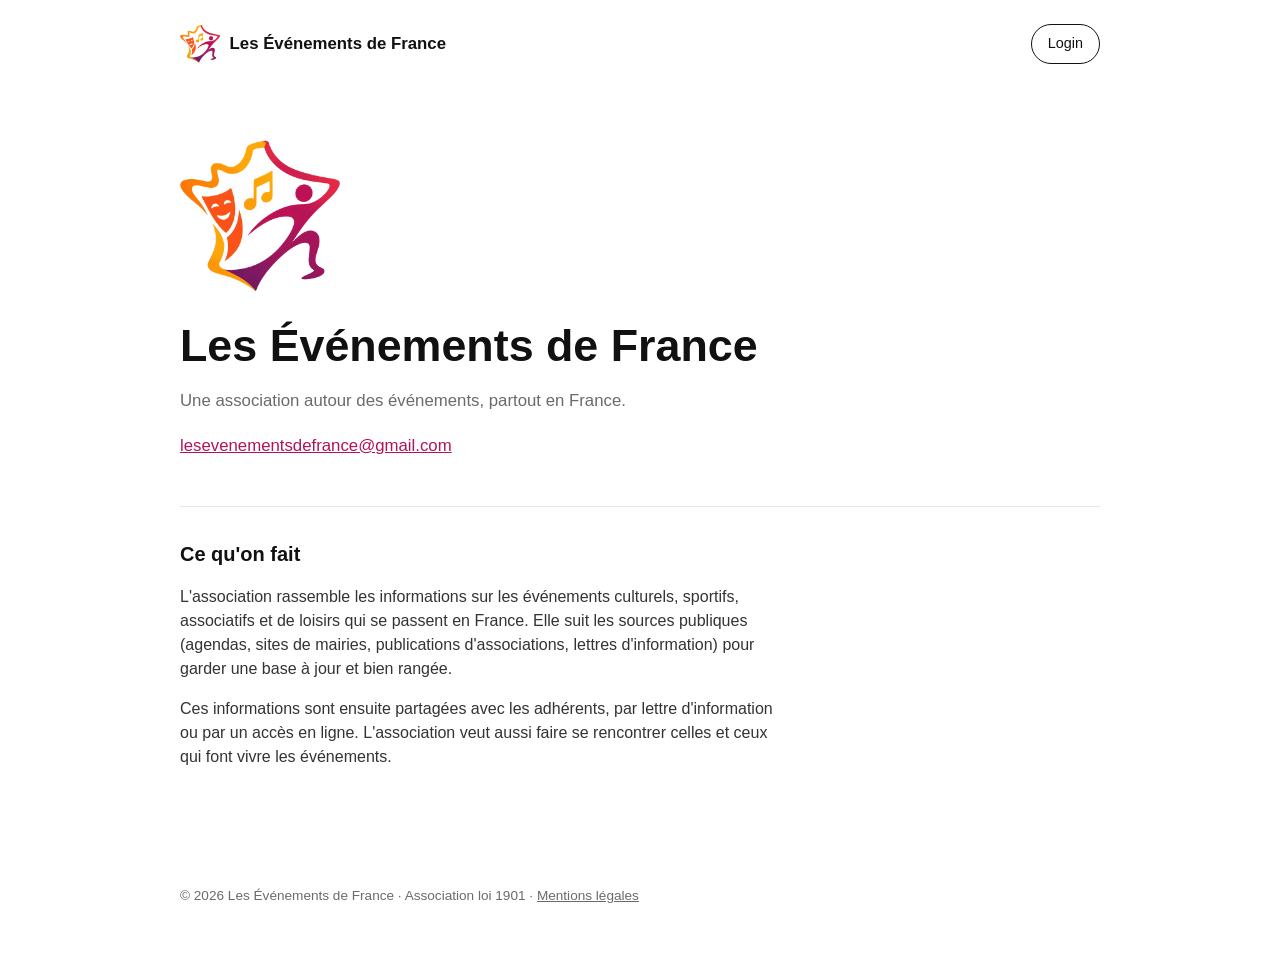
==== commit 4fae78a7: "Landing page: short paragraph on what the association does Co-Authored-By: Claude Sonnet 5 <noreply@" ====
--- a/index.html
+++ b/index.html
@@ -26,6 +26,21 @@
       <p class="lead">Une association autour des événements, partout en France.</p>
       <p><a class="mail" href="mailto:lesevenementsdefrance@gmail.com">lesevenementsdefrance@gmail.com</a></p>
     </section>
+
+    <section class="about">
+      <h2>Ce qu'on fait</h2>
+      <p>
+        L'association rassemble les informations sur les événements culturels, sportifs,
+        associatifs et de loisirs qui se passent en France. Elle suit les sources publiques
+        (agendas, sites de mairies, publications d'associations, lettres d'information) pour
+        garder une base à jour et bien rangée.
+      </p>
+      <p>
+        Ces informations sont ensuite partagées avec les adhérents, par lettre d'information ou par
+        un accès en ligne. L'association veut aussi faire se rencontrer celles et ceux qui font
+        vivre les événements.
+      </p>
+    </section>
   </main>
 
   <footer class="site-footer">
--- a/styles.css
+++ b/styles.css
@@ -104,7 +104,8 @@
 }
 
 .about p {
-  color: var(--muted);
+  color: #333;
+  max-width: 38em;
 }
 
 .site-footer {
